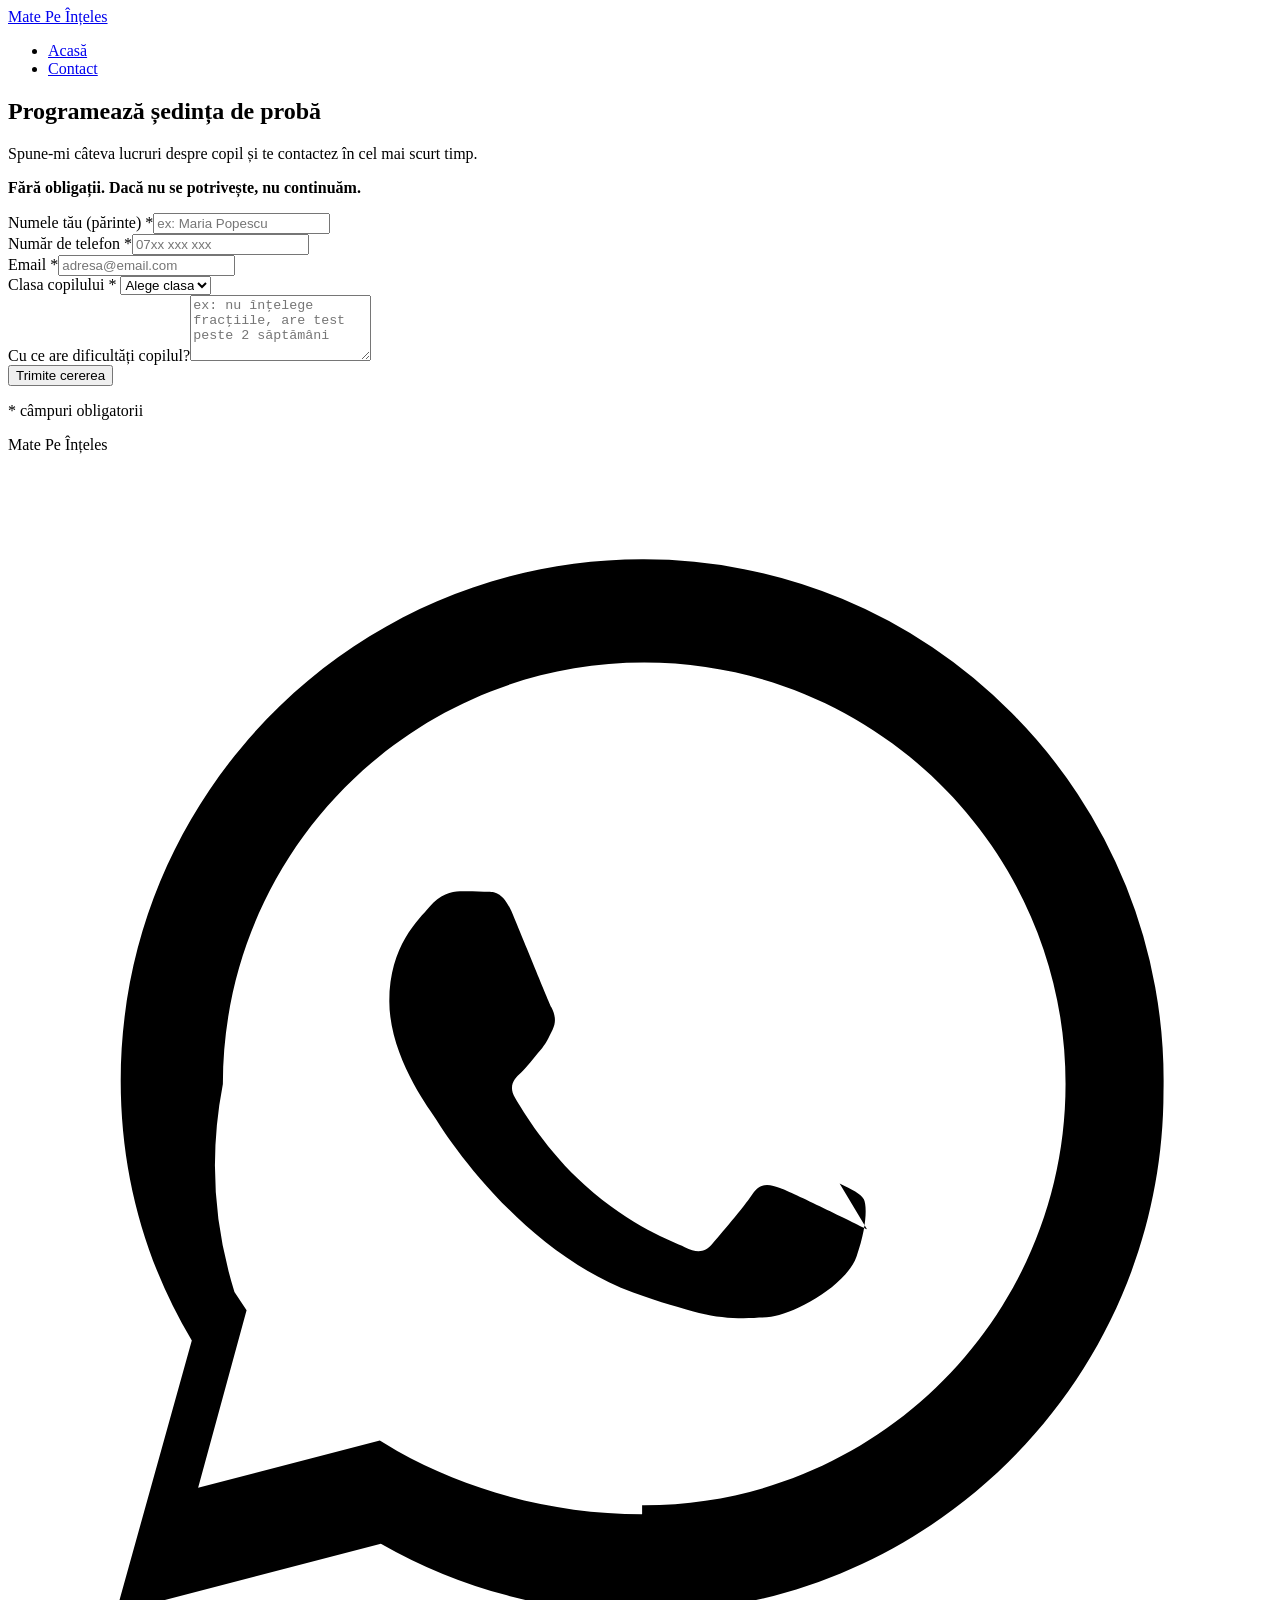
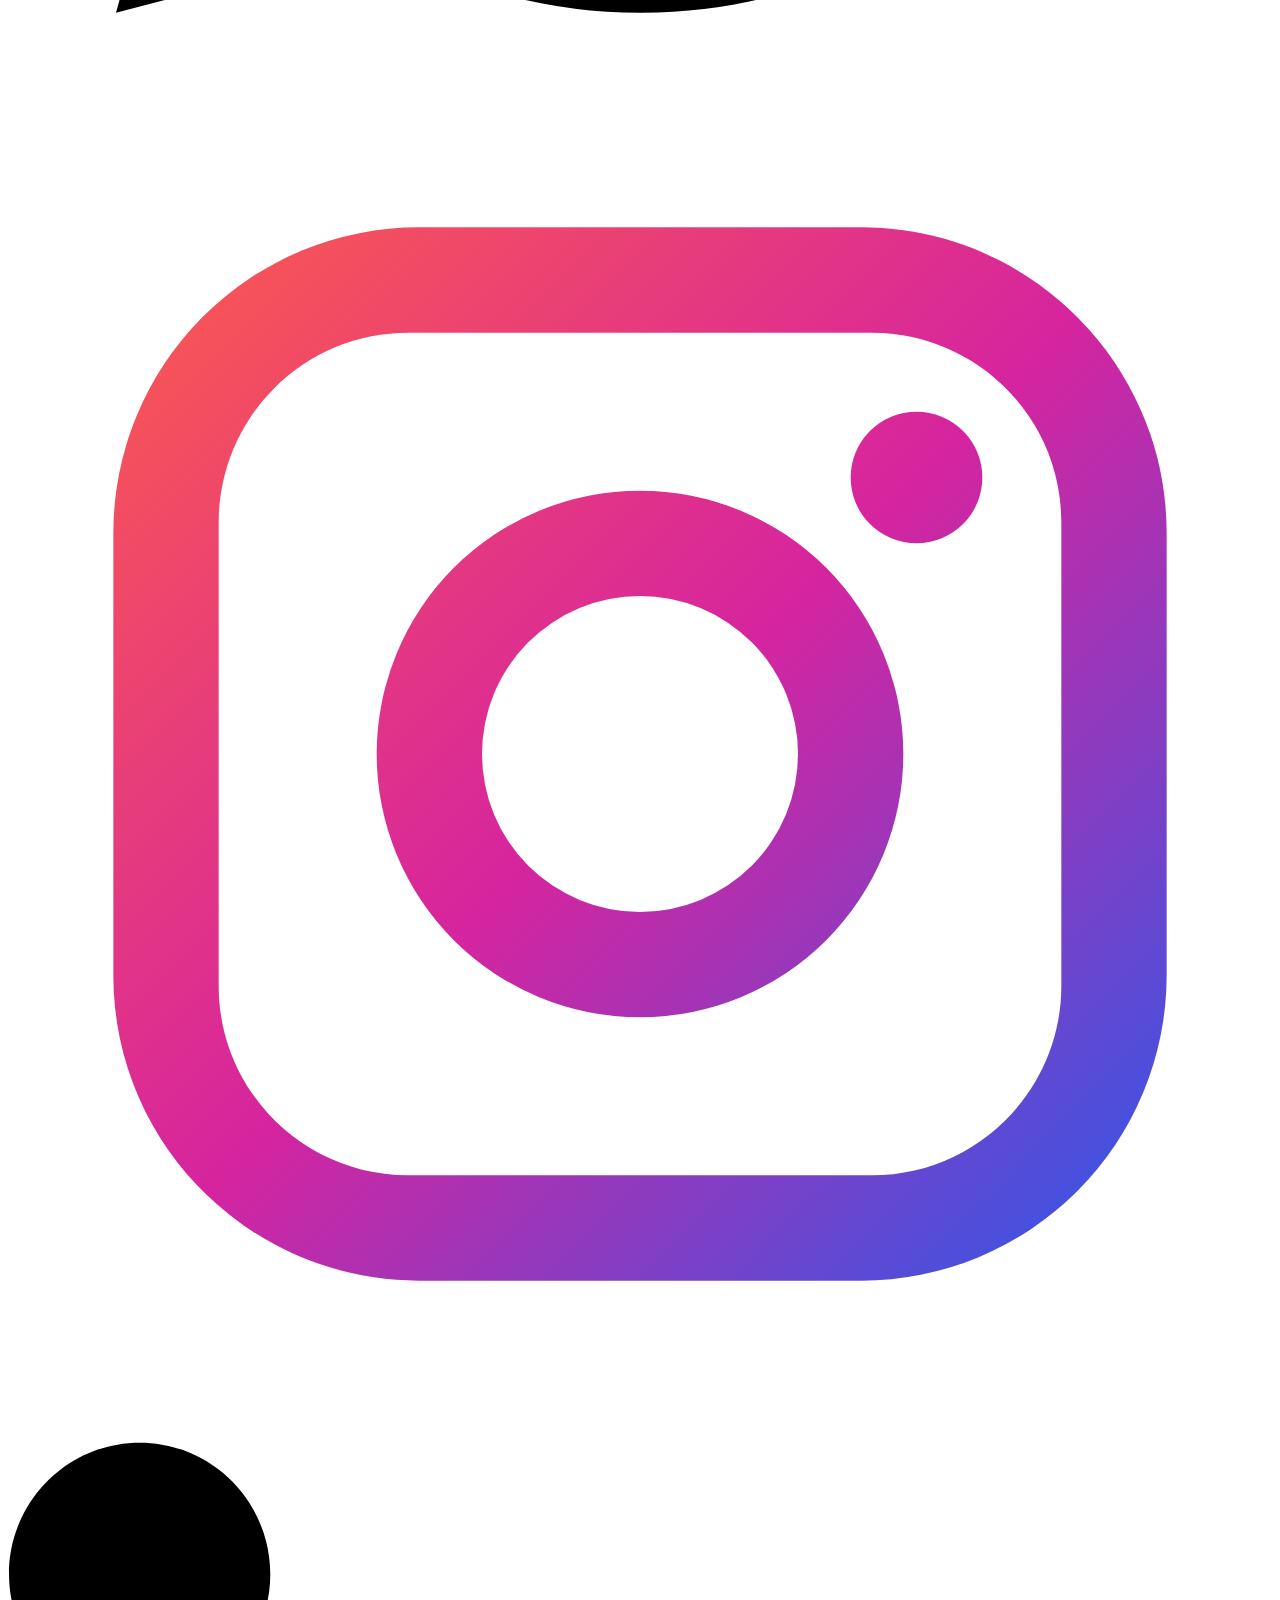
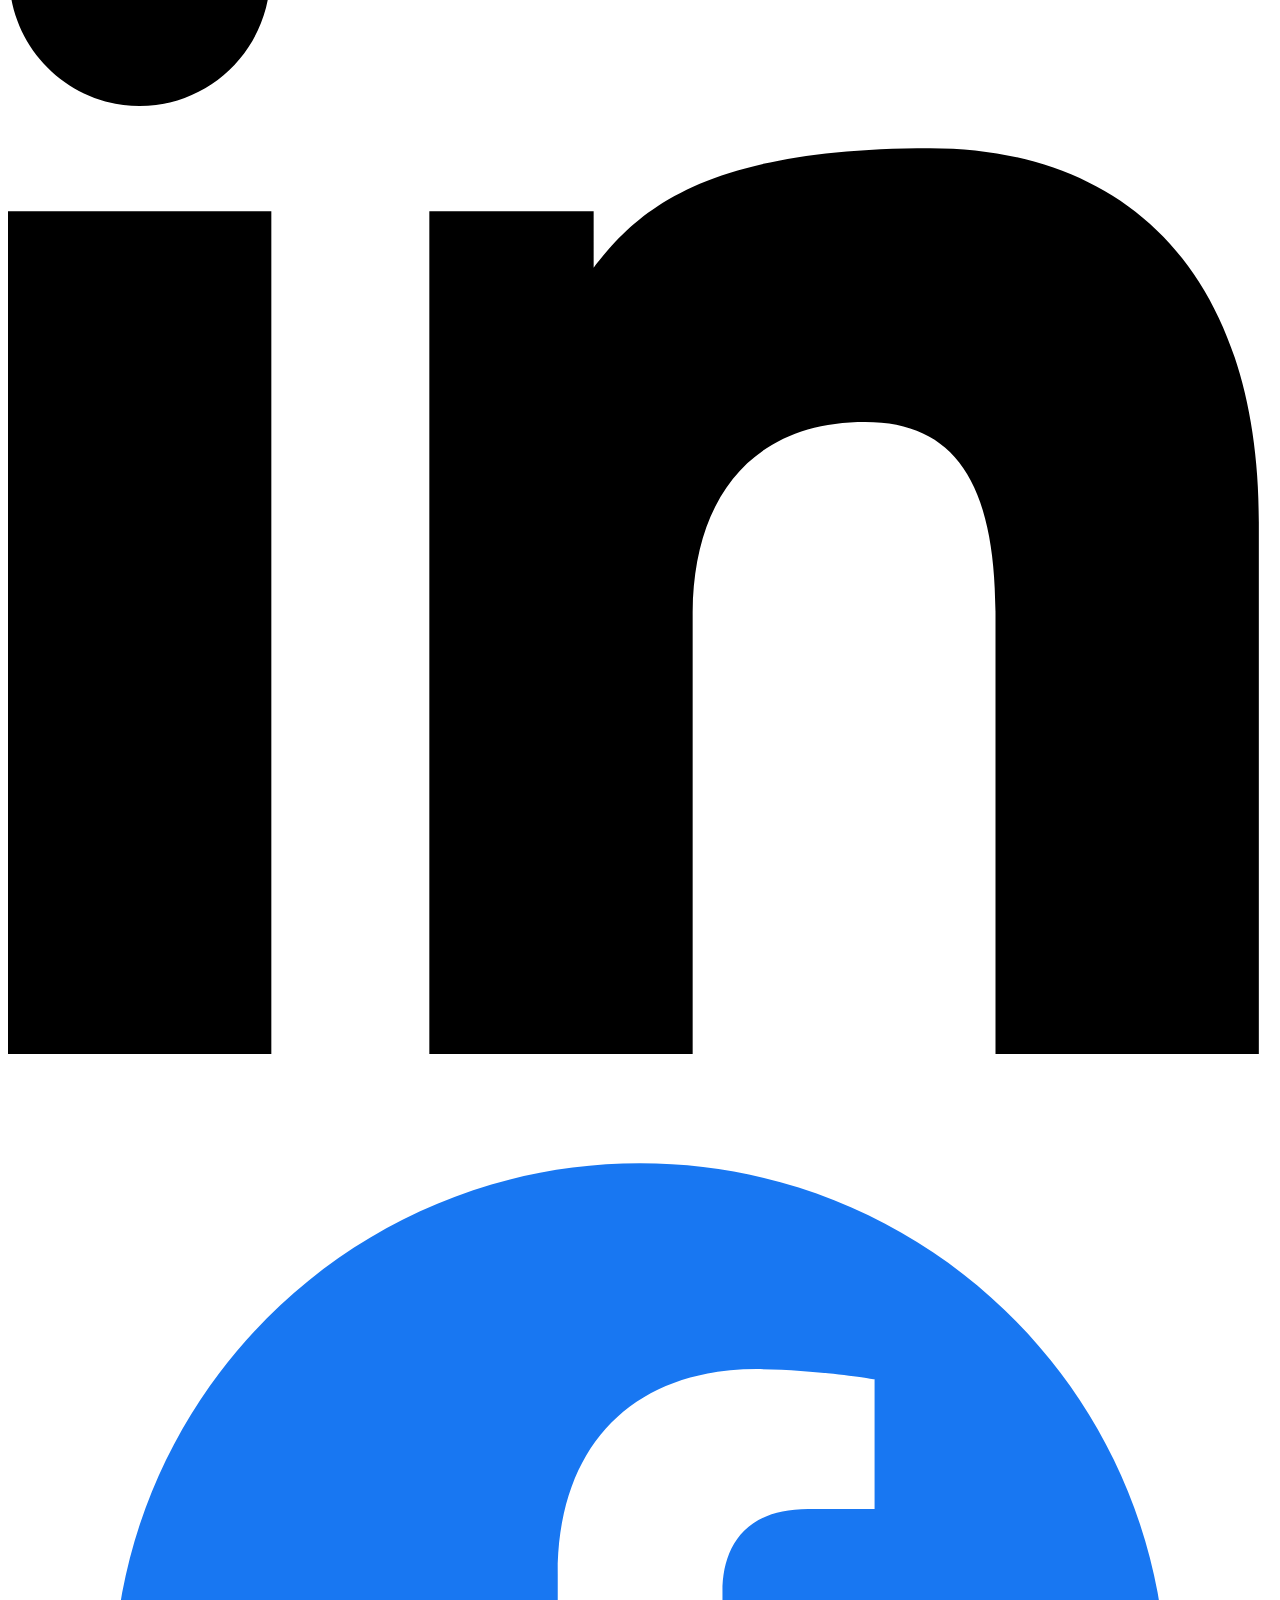
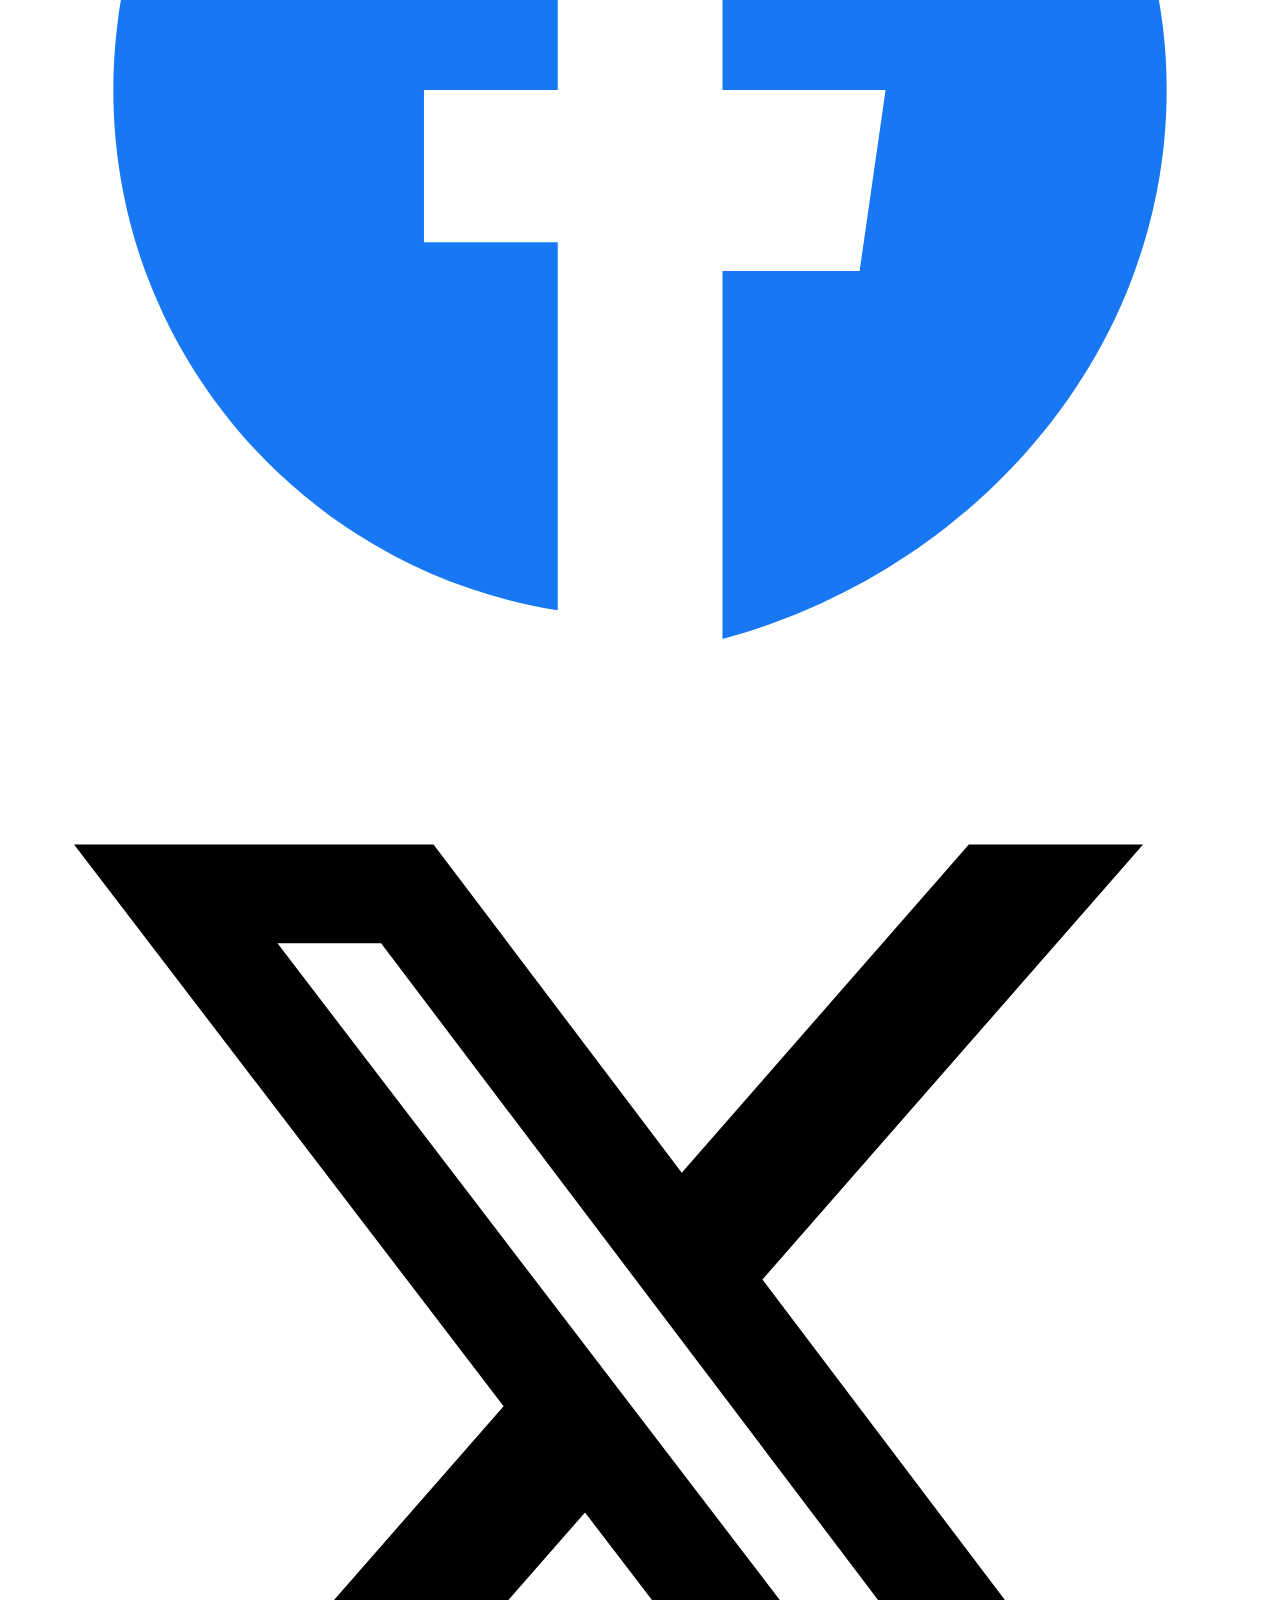
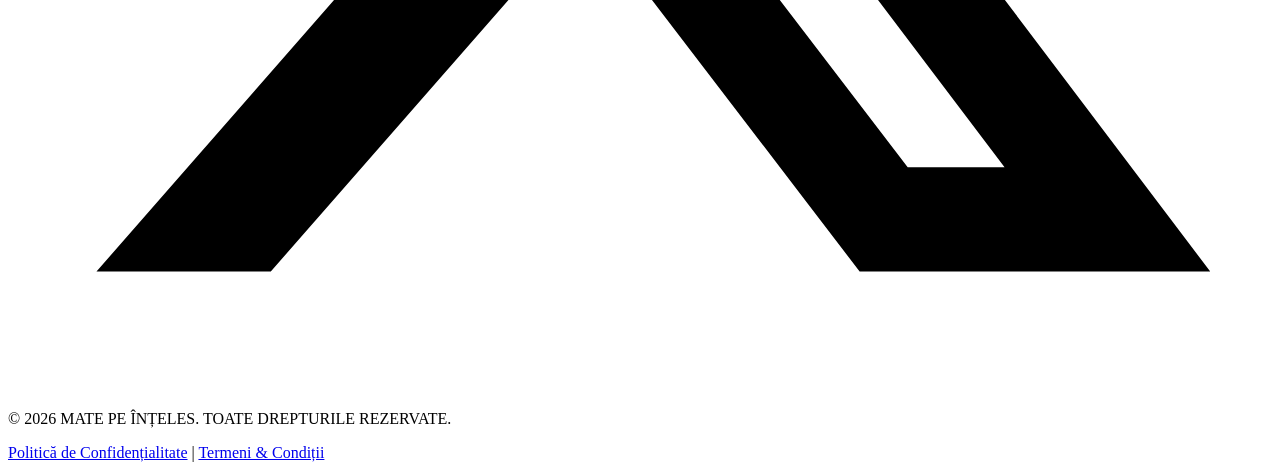
==== contact.html @ d2d59375 "Update contact page title and form labels" ====
<!DOCTYPE html>
<html lang="ro">
<head>
    <meta charset="UTF-8">
    <meta name="viewport" content="width=device-width, initial-scale=1.0">
    <title>Contact - Mate Pe Înțeles</title>
    <meta name="description" content="Meditații online individuale la matematică pentru clasele 5-8. Copilul rezolvă singur, eu îl ghidez. Ședință de probă disponibilă.">
    <link href="https://fonts.googleapis.com/css2?family=Great+Vibes&display=swap" rel="stylesheet">
    <link rel="stylesheet" href="styles.css">
</head>
<body>
    <div class="page-container">
        <header class="site-header">
            <a href="index.html" class="site-name-link">
                <div class="site-name"><span class="name-stefan">Mate Pe Înțeles</span></div>
            </a>
            <nav class="main-nav"><ul>
                <li><a href="index.html">Acasă</a></li>
                <li><a href="contact.html" class="cta-button">Contact</a></li>
            </ul></nav>
        </header>

        <main class="main-content-area contact-page-main">
            <div class="form-container hidden-on-load">
                <h2 class="form-title">Programează ședința de probă</h2>
                <p class="form-subtitle">Spune-mi câteva lucruri despre copil și te contactez în cel mai scurt timp.</p>
                <p class="form-subtitle" style="margin-top: 15px; font-weight: 600;">Fără obligații. Dacă nu se potrivește, nu continuăm.</p>
                <form action="https://formspree.io/f/xovrjdnr" method="POST" class="contact-form">
                    <input type="hidden" name="_subject" value="Cerere meditații matematică">
                    <div class="form-group"><label for="name" class="form-label">Numele tău (părinte) *</label><input type="text" id="name" name="Name" class="form-input" placeholder="ex: Maria Popescu" required></div>
                    <div class="form-group"><label for="phone" class="form-label">Număr de telefon *</label><input type="tel" id="phone" name="Phone" class="form-input" placeholder="07xx xxx xxx" required></div>
                    <div class="form-group"><label for="email" class="form-label">Email *</label><input type="email" id="email" name="Email" class="form-input" placeholder="adresa@email.com" required></div>
                    <div class="form-group"><label for="grade" class="form-label">Clasa copilului *</label>
                        <select id="grade" name="Grade" class="form-select" required>
                            <option value="">Alege clasa</option>
                            <option>a 5-a</option><option>a 6-a</option><option>a 7-a</option><option>a 8-a</option><option>Altă clasă</option>
                        </select></div>
                    <div class="form-group"><label for="problem" class="form-label">Cu ce are dificultăți copilul?</label><textarea id="problem" name="Problem" class="form-input form-textarea" rows="4" placeholder="ex: nu înțelege fracțiile, are test peste 2 săptămâni"></textarea></div>
                    <button type="submit" class="form-button">Trimite cererea</button>
                    <p class="form-required-note">* câmpuri obligatorii</p>
                </form>
            </div>
        </main>

        <footer class="site-footer">
            <div class="footer-top-new">
                <div class="footer-branding-new">
                    <span class="footer-name-new">Mate Pe Înțeles</span>
                </div>
                <div class="footer-socials-new">
                    <a href="#" class="social-button-new whatsapp" target="_blank" aria-label="WhatsApp"><svg viewBox="0 0 24 24" xmlns="http://www.w3.org/2000/svg"><path d="M19.05 4.91A9.816 9.816 0 0 0 12.04 2c-5.46 0-9.9 4.44-9.9 9.9 0 1.77.46 3.45 1.35 4.93L2.05 22l5.03-1.31A9.908 9.908 0 0 0 12.04 22c5.46 0 9.9-4.44 9.9-9.9a9.87 9.87 0 0 0-2.89-7.19zM12.04 20.13c-1.67 0-3.27-.43-4.65-1.2l-.33-.2-3.45.9.92-3.37-.23-.35A8.093 8.093 0 0 1 4.08 11.96c0-4.41 3.58-8 8-8s8 3.59 8 8c0 4.41-3.58 8-8 8h-.04zm4.27-5.41c-.24-.12-1.42-.7-1.64-.78-.22-.08-.38-.12-.54.12-.16.24-.62.78-.76.94-.14.16-.28.18-.52.06-.24-.12-1-.37-1.9-1.18-.71-.63-1.18-1.41-1.32-1.65-.14-.24-.01-.37.11-.48.11-.11.24-.28.36-.42.12-.14.16-.24.24-.4.08-.16.04-.3-.02-.42-.06-.12-.54-1.3-.74-1.78-.2-.48-.4-.41-.54-.42-.14-.01-.3-.01-.46-.01s-.38.06-.58.3c-.2.24-.76.73-.76 1.79s.78 2.07.88 2.23c.1.16 1.55 2.5 3.75 3.3.52.19.93.3 1.25.39.52.13.99.11 1.37.07.43-.05 1.42-.58 1.62-1.14.2-.56.2-.97.14-1.09-.06-.11-.22-.18-.46-.3z"/></svg></a>
                    <a href="#" class="social-button-new instagram" target="_blank" aria-label="Instagram"><svg viewBox="0 0 24 24" xmlns="http://www.w3.org/2000/svg"><defs><linearGradient id="instagram-gradient" x1="0%" y1="0%" x2="100%" y2="100%"><stop offset="0%" style="stop-color:#fd5c4b"/><stop offset="50%" style="stop-color:#d6249f"/><stop offset="100%" style="stop-color:#285aeb"/></linearGradient></defs><path fill="url(#instagram-gradient)" d="M7.8 2h8.4C19.4 2 22 4.6 22 7.8v8.4a5.8 5.8 0 0 1-5.8 5.8H7.8C4.6 22 2 19.4 2 16.2V7.8A5.8 5.8 0 0 1 7.8 2zm-.2 2A3.6 3.6 0 0 0 4 7.6v8.8C4 18.39 5.61 20 7.6 20h8.8c1.99 0 3.6-1.61 3.6-3.6V7.6C20 5.61 18.39 4 16.4 4H7.6zm9.65 1.5a1.25 1.25 0 1 1 0 2.5 1.25 1.25 0 0 1 0-2.5zM12 7a5 5 0 1 1 0 10 5 5 0 0 1 0-10zm0 2a3 3 0 1 0 0 6 3 3 0 0 0 0-6z"/></svg></a>
                    <a href="#" class="social-button-new linkedin" target="_blank" aria-label="LinkedIn"><svg viewBox="0 0 24 24" xmlns="http://www.w3.org/2000/svg"><path d="M4.98 3.5C4.98 4.881 3.87 6 2.5 6S.02 4.881.02 3.5C.02 2.12 1.13 1 2.5 1s2.48 1.12 2.48 2.5zM5 8H0v16h5V8zm8 0H8v16h5v-8.35c0-2.12 1.05-3.65 3.28-3.65 1.69 0 2.47 1.15 2.47 3.65V24h5V13.9c0-4.83-2.61-7.1-6.24-7.1C13.2 6.8 11.94 8 11.12 9.07V8z"/></svg></a>
                    <a href="#" class="social-button-new facebook" target="_blank" aria-label="Facebook"><svg viewBox="0 0 24 24" fill="#1877F2" xmlns="http://www.w3.org/2000/svg"><path d="M22 12c0-5.523-4.477-10-10-10S2 6.477 2 12c0 4.991 3.657 9.128 8.438 9.878v-6.987h-2.54V12h2.54V9.797c0-2.506 1.492-3.89 3.776-3.89 1.094 0 2.24.195 2.24.195v2.46h-1.26c-1.248 0-1.628.775-1.628 1.57V12h3.097l-.493 3.438h-2.604v6.987C18.343 21.128 22 16.991 22 12z"/></svg></a>
                    <a href="#" class="social-button-new x-twitter" target="_blank" aria-label="X (Twitter)"><svg viewBox="0 0 24 24" xmlns="http://www.w3.org/2000/svg"><path d="M18.244 2.25h3.308l-7.227 8.26 8.502 11.24H16.17l-5.214-6.817L4.99 21.75H1.68l7.73-8.835L1.254 2.25H8.08l4.713 6.231zm-1.161 17.52h1.839L7.084 4.126H5.117z"/></svg></a>
                </div>
            </div>

            <div class="footer-divider-new"></div>

            <div class="footer-bottom-new">
                <p class="copyright-new">&copy; 2026 MATE PE ÎNȚELES. TOATE DREPTURILE REZERVATE.</p>
                <div class="footer-legal-links-new">
                    <a href="privacy.html" class="footer-link-new">Politică de Confidențialitate</a>
                    <span class="legal-separator">|</span>
                    <a href="terms.html" class="footer-link-new">Termeni & Condiții</a>
                </div>
            </div>
        </footer>
    </div>
    <script src="script.js" defer></script>
</body>
</html>
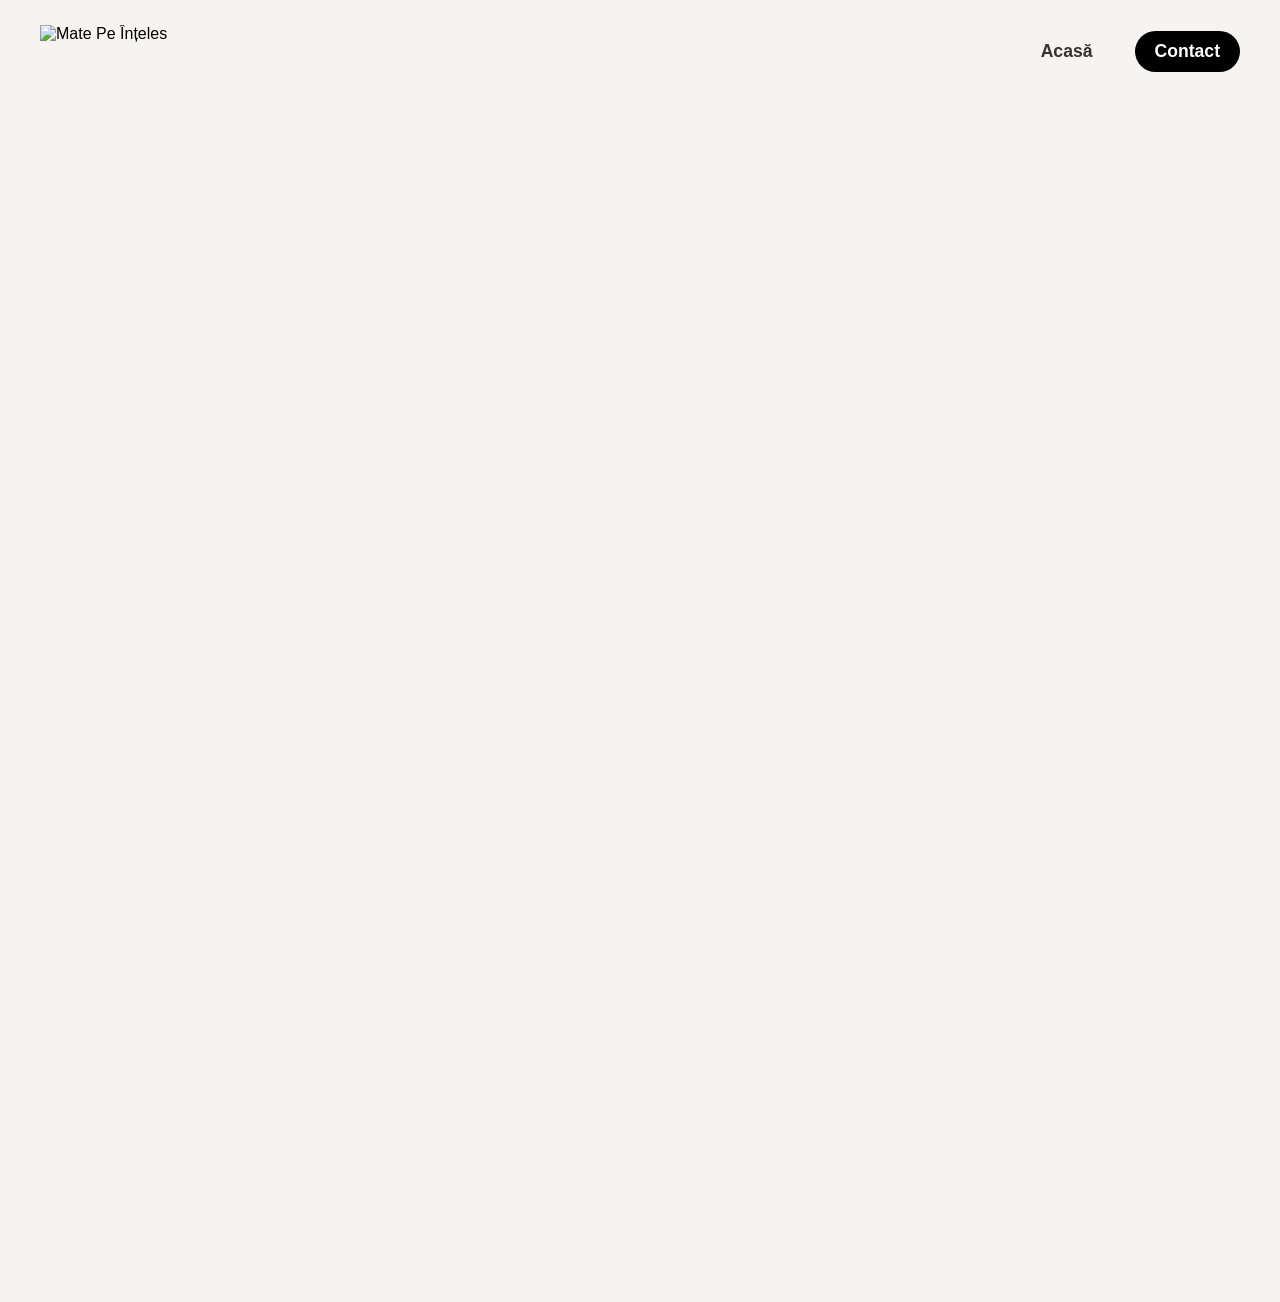
==== commit 77e42f67: "Add favicon and logo images to contact page" ====
--- a/contact.html
+++ b/contact.html
@@ -7,12 +7,13 @@
     <meta name="description" content="Meditații online individuale la matematică pentru clasele 5-8. Copilul rezolvă singur, eu îl ghidez. Ședință de probă disponibilă.">
     <link href="https://fonts.googleapis.com/css2?family=Great+Vibes&display=swap" rel="stylesheet">
     <link rel="stylesheet" href="styles.css">
+    <link rel="icon" type="image/png" href="favicon.png">
 </head>
 <body>
     <div class="page-container">
         <header class="site-header">
             <a href="index.html" class="site-name-link">
-                <div class="site-name"><span class="name-stefan">Mate Pe Înțeles</span></div>
+                <img src="logo.png" alt="Mate Pe Înțeles" class="site-logo">
             </a>
             <nav class="main-nav"><ul>
                 <li><a href="index.html">Acasă</a></li>
@@ -45,7 +46,7 @@
         <footer class="site-footer">
             <div class="footer-top-new">
                 <div class="footer-branding-new">
-                    <span class="footer-name-new">Mate Pe Înțeles</span>
+                    <img src="logo.png" alt="Mate Pe Înțeles" class="footer-logo">
                 </div>
                 <div class="footer-socials-new">
                     <a href="#" class="social-button-new whatsapp" target="_blank" aria-label="WhatsApp"><svg viewBox="0 0 24 24" xmlns="http://www.w3.org/2000/svg"><path d="M19.05 4.91A9.816 9.816 0 0 0 12.04 2c-5.46 0-9.9 4.44-9.9 9.9 0 1.77.46 3.45 1.35 4.93L2.05 22l5.03-1.31A9.908 9.908 0 0 0 12.04 22c5.46 0 9.9-4.44 9.9-9.9a9.87 9.87 0 0 0-2.89-7.19zM12.04 20.13c-1.67 0-3.27-.43-4.65-1.2l-.33-.2-3.45.9.92-3.37-.23-.35A8.093 8.093 0 0 1 4.08 11.96c0-4.41 3.58-8 8-8s8 3.59 8 8c0 4.41-3.58 8-8 8h-.04zm4.27-5.41c-.24-.12-1.42-.7-1.64-.78-.22-.08-.38-.12-.54.12-.16.24-.62.78-.76.94-.14.16-.28.18-.52.06-.24-.12-1-.37-1.9-1.18-.71-.63-1.18-1.41-1.32-1.65-.14-.24-.01-.37.11-.48.11-.11.24-.28.36-.42.12-.14.16-.24.24-.4.08-.16.04-.3-.02-.42-.06-.12-.54-1.3-.74-1.78-.2-.48-.4-.41-.54-.42-.14-.01-.3-.01-.46-.01s-.38.06-.58.3c-.2.24-.76.73-.76 1.79s.78 2.07.88 2.23c.1.16 1.55 2.5 3.75 3.3.52.19.93.3 1.25.39.52.13.99.11 1.37.07.43-.05 1.42-.58 1.62-1.14.2-.56.2-.97.14-1.09-.06-.11-.22-.18-.46-.3z"/></svg></a>
--- a/styles.css
+++ b/styles.css
@@ -0,0 +1,1194 @@
+/* 1. SETĂRI GENERALE HTML & BODY */
+html, body {
+    height: 100%;
+    margin: 0;
+    font-family: Arial, sans-serif;
+    display: flex;
+    flex-direction: column;
+    background: #F6F4F0;
+    scroll-behavior: smooth;
+    position: relative;
+    overflow-x: hidden;
+}
+
+/* --- CONTAINERUL PRINCIPAL --- */
+.page-container {
+    max-width: 1400px;
+    margin: 0 auto;
+    background-color: #F6F4F0;
+    display: flex !important;
+    flex-direction: column !important;
+    min-height: 100vh !important;
+    width: 100%;
+    box-shadow: none;
+}
+
+/* --- ZONA DE CONȚINUT PRINCIPAL (HERO - INDEX) --- */
+.main-content-area {
+    background-color: transparent;
+    overflow: visible;
+    position: relative;
+    z-index: 5;
+    display: flex;
+    flex-direction: column;
+    justify-content: center;
+    align-items: center;
+    flex-grow: 1 !important;
+    text-align: center;
+    padding: 80px 40px;
+    margin-bottom: 150px;
+    box-sizing: border-box;
+    width: 100%;
+    min-height: 70vh;
+}
+
+/* --- Stiluri Fade-in la Scroll --- */
+.hidden-on-load {
+    opacity: 0;
+    transform: translateY(20px);
+    transition: opacity 0.6s ease-out, transform 0.6s ease-out;
+}
+
+.show {
+    opacity: 1;
+    transform: translateY(0);
+}
+
+/* --- Stiluri header principal --- */
+.site-header {
+    display: flex;
+    justify-content: space-between;
+    align-items: center;
+    padding: 25px 40px;
+    background-color: #F6F4F0;
+    border-bottom: none;
+    flex-shrink: 0;
+    position: sticky;
+    top: 0;
+    z-index: 100;
+    width: 100%;
+    box-sizing: border-box;
+}
+
+.site-name-link {
+    text-decoration: none;
+    color: inherit;
+}
+
+.site-name {
+    font-size: 2.2rem;
+    font-weight: normal;
+    font-family: 'Great Vibes', cursive;
+    letter-spacing: 1px;
+    display: flex;
+    align-items: center;
+}
+
+.name-stefan,
+.name-mucileanu {
+    text-transform: none;
+    color: #000000;
+}
+
+.main-nav ul {
+    margin: 0;
+    padding: 0;
+    list-style: none;
+    display: flex;
+    align-items: center;
+    gap: 30px;
+}
+
+.main-nav a {
+    display: inline-block;
+    text-decoration: none;
+    color: #333333;
+    font-size: 1.1rem;
+    font-weight: 600;
+    padding: 8px 12px;
+    border-radius: 5px;
+    transition: background-color 0.3s, color 0.3s, transform 0.2s ease-out, outline 0.2s ease-in-out;
+    position: relative;
+    font-family: Arial, sans-serif;
+}
+
+.main-nav a:not(.cta-button):hover {
+    background-color: transparent;
+    color: #000000;
+    outline: none;
+}
+
+.main-nav a:not(.cta-button)::after {
+    content: '';
+    position: absolute;
+    width: 100%;
+    height: 2px;
+    background-color: #000000;
+    bottom: 5px;
+    left: 0;
+    transform: scaleX(0);
+    transform-origin: left;
+    transition: transform 0.3s ease-out;
+}
+
+.main-nav a:not(.cta-button):hover::after {
+    transform: scaleX(1);
+}
+
+.main-nav a.cta-button {
+    font-weight: bold;
+    font-size: 1.1rem;
+    padding: 10px 20px;
+    background-color: #000000;
+    color: #ffffff;
+    border-radius: 30px;
+    box-shadow: none;
+    transition: background-color 0.3s, transform 0.3s;
+}
+
+.main-nav a.cta-button:hover {
+    background-color: #333333;
+    color: #ffffff;
+    transform: translateY(-3px) scale(1.03);
+}
+
+.main-nav a.cta-button:active {
+    transform: translateY(-1px) scale(1.01);
+    transition-duration: 0.1s;
+}
+
+/* --- Stiluri Main Content (Hero) --- */
+.content-wrapper {
+    max-width: 1000px;
+    margin: 0 auto;
+    padding: 0 20px;
+    box-sizing: border-box;
+}
+
+.main-title {
+    font-size: 4.5rem;
+    font-weight: bold;
+    color: #000000;
+    margin: 0;
+    line-height: 1.2;
+    text-shadow: none;
+    font-family: Arial, sans-serif;
+}
+
+.main-title .title-line {
+    display: block;
+    margin-bottom: 5px;
+}
+
+.subtitle {
+    font-size: 1.8rem;
+    color: #333333;
+    margin: 10px 0 20px 0;
+}
+
+/* Butonul mare (Hero și CTA) */
+.cta-button-large,
+.blinking-contact-button {
+    display: inline-block;
+    padding: 18px 35px;
+    font-size: 1.5rem;
+    font-weight: bold;
+    text-decoration: none;
+    color: #ffffff;
+    background-color: #000000;
+    border-radius: 10px;
+    border: 3px solid #000000;
+    box-shadow: 0 0 10px rgba(0, 0, 0, 0.3), 0 0 20px rgba(0, 0, 0, 0.1);
+    transition: background-color 0.3s, transform 0.3s, box-shadow 0.3s;
+    text-transform: uppercase;
+}
+
+.cta-button-large:hover,
+.blinking-contact-button:hover {
+    background-color: #333333;
+    border-color: #333333;
+    transform: scale(1.03);
+    box-shadow: 0 0 15px rgba(0, 0, 0, 0.5), 0 0 25px rgba(0, 0, 0, 0.2);
+}
+
+.blinking-contact-button {
+    animation: blinkSimpleBlack 1.5s infinite alternate;
+}
+
+@keyframes blinkSimpleBlack {
+     0% { opacity: 1; box-shadow: 0 0 10px rgba(0, 0, 0, 0.3), 0 0 20px rgba(0, 0, 0, 0.1); }
+    100% { opacity: 0.85; box-shadow: 0 0 15px rgba(0, 0, 0, 0.5), 0 0 25px rgba(0, 0, 0, 0.2); }
+}
+
+/* --- Secțiune Comparație --- */
+.comparison-section {
+    background-color: #F6F4F0;
+    padding: 100px 40px;
+    position: relative;
+    z-index: 5;
+    box-sizing: border-box;
+    text-align: center;
+    width: 100%;
+}
+
+.comparison-title {
+    font-size: 3rem;
+    font-weight: bold;
+    color: #000000;
+    margin: 0 auto 50px auto;
+    max-width: 800px;
+    line-height: 1.3;
+    font-family: Arial, sans-serif;
+}
+
+.comparison-grid {
+    display: grid;
+    grid-template-columns: 1fr 1fr;
+    gap: 30px;
+    max-width: 1200px;
+    margin: 0 auto;
+    text-align: left;
+}
+
+.comparison-column {
+    border: 1px solid #eee;
+    border-radius: 15px;
+    padding: 30px;
+    box-shadow: 0 4px 20px rgba(0, 0, 0, 0.07);
+    transition: all 0.3s ease;
+}
+
+.comparison-column.agency {
+    background-color: transparent;
+    border: 2px dashed #cccccc;
+    box-shadow: none;
+    opacity: 0.7;
+}
+
+.comparison-column.agency .column-title {
+    color: #777777;
+}
+
+.comparison-column.agency li {
+    color: #555555;
+    font-weight: 500;
+}
+
+.comparison-column.freelancer {
+    background-color: #ffffff;
+    border: 1px solid #ddd;
+    transform: scale(1.02);
+}
+
+.column-title {
+    font-size: 1.8rem;
+    font-weight: bold;
+    color: #000000;
+    margin: 0 0 25px 0;
+    font-family: Arial, sans-serif;
+}
+
+.comparison-column ul {
+    list-style: none;
+    padding: 0;
+    margin: 0;
+}
+
+.comparison-column li {
+    display: flex;
+    align-items: center;
+    font-size: 1.1rem;
+    color: #333333;
+    margin-bottom: 15px;
+    font-weight: 600;
+    line-height: 1.5;
+}
+
+.icon-x, .icon-check {
+    display: inline-flex;
+    justify-content: center;
+    align-items: center;
+    width: 22px;
+    height: 22px;
+    border-radius: 50%;
+    margin-right: 12px;
+    flex-shrink: 0;
+}
+
+.icon-x {
+    background-color: #fde8e8;
+    color: #d9534f;
+    opacity: 0.6;
+}
+.icon-x::before {
+    content: '×';
+    font-size: 1.3rem;
+    font-weight: bold;
+    line-height: 1;
+}
+
+.icon-check {
+    background-color: #e6f7ee;
+    color: #28a745;
+}
+.icon-check::before {
+    content: '✓';
+    font-size: 1rem;
+    font-weight: bold;
+    line-height: 1;
+}
+
+/* --- Secțiune SERVICII --- */
+.services-section {
+    min-height: auto;
+    padding: 100px 50px 80px 50px;
+    position: relative;
+    z-index: 5;
+    background-color: transparent;
+    display: flex;
+    flex-direction: column;
+    align-items: center;
+    box-sizing: border-box;
+    width: 100%;
+}
+
+.grow-title {
+    font-size: 4.5rem;
+    font-weight: bold;
+    color: #000000;
+    margin-bottom: 30px;
+    font-family: 'Courier New', Courier, monospace;
+    text-transform: uppercase;
+    text-shadow: 0 0 15px rgba(0, 0, 0, 0.2), 0 0 25px rgba(0, 0, 0, 0.1);
+}
+
+.section-title {
+    font-size: 2.5rem;
+    color: #000000;
+    margin-bottom: 60px;
+    font-family: 'Courier New', Courier, monospace;
+    text-transform: uppercase;
+    border-bottom: 3px solid #000000;
+    padding-bottom: 8px;
+    display: inline-block;
+    text-shadow: 0 0 10px rgba(0, 0, 0, 0.2);
+}
+
+.services-grid {
+    display: grid;
+    grid-template-columns: repeat(2, 1fr);
+    gap: 50px;
+    width: 100%;
+    max-width: 1200px;
+    padding: 0 20px;
+    box-sizing: border-box;
+}
+
+.service-card {
+    background-color: #ffffff;
+    border: 3px solid #000000;
+    border-radius: 15px;
+    padding: 35px;
+    font-family: 'Courier New', Courier, monospace;
+    transition: transform 0.3s ease, box-shadow 0.3s ease, border-color 0.3s ease;
+    display: flex;
+    flex-direction: column;
+    box-shadow: 0 0 15px rgba(0, 0, 0, 0.1);
+    text-align: center;
+}
+
+.service-card:hover {
+    transform: scale(1.03);
+    box-shadow: 0 0 25px rgba(0, 0, 0, 0.25), 0 0 35px rgba(0, 0, 0, 0.15);
+    border-color: #333333;
+}
+
+.service-icon {
+    font-size: 2.2rem;
+    margin-bottom: 20px;
+    text-align: center;
+}
+
+.service-icon .icon-svg {
+    width: 40px;
+    height: 40px;
+    fill: #000000;
+    stroke: none;
+    transition: fill 0.3s ease, filter 0.3s ease;
+    filter: drop-shadow(0 0 5px rgba(0, 0, 0, 0.2));
+}
+
+.service-card:hover .service-icon .icon-svg {
+    fill: #333333;
+    filter: drop-shadow(0 0 8px rgba(0, 0, 0, 0.3));
+}
+
+.service-title {
+    color: #000000;
+    font-size: 1.6rem;
+    margin-top: 0;
+    margin-bottom: 15px;
+    text-transform: uppercase;
+    font-weight: bold;
+    text-align: center;
+    text-shadow: 0 0 8px rgba(0, 0, 0, 0.1);
+}
+
+.service-description {
+    color: #333333;
+    font-size: 1.15rem;
+    line-height: 1.5;
+    text-align: left;
+    font-weight: 700;
+}
+
+/* --- Secțiune FAQ --- */
+.faq-section {
+    background-color: #F6F4F0;
+    color: #333333;
+    padding: 80px 50px;
+    text-align: center;
+    position: relative;
+    z-index: 5;
+    font-family: Arial, sans-serif;
+    width: 100%;
+    box-sizing: border-box;
+}
+
+.faq-main-title {
+    font-size: 3.5rem;
+    color: #000000;
+    margin-bottom: 40px;
+    font-weight: bold;
+    text-shadow: 0 0 10px rgba(0, 0, 0, 0.3),
+                 0 0 20px rgba(0, 0, 0, 0.2);
+}
+
+.faq-container {
+    max-width: 1000px;
+    margin: 0 auto;
+    text-align: left;
+    padding: 40px;
+    box-sizing: border-box;
+    background-color: #ffffff;
+    border-radius: 15px;
+    box-shadow: 0 4px 20px rgba(0, 0, 0, 0.1);
+}
+
+.faq-item {
+    background-color: #F9F9F9;
+    margin-bottom: 15px;
+    border-radius: 8px;
+    border-left: none;
+    box-shadow: 0 2px 5px rgba(0, 0, 0, 0.05);
+    overflow: hidden;
+}
+
+.faq-question {
+    display: flex;
+    justify-content: space-between;
+    align-items: center;
+    padding: 20px 25px;
+    font-size: 1.4rem;
+    font-weight: bold;
+    color: #333333;
+    cursor: pointer;
+    list-style: none;
+    position: relative;
+}
+
+.faq-question::-webkit-details-marker { display: none; }
+.faq-question::marker { display: none; }
+
+.faq-icon {
+    width: 22px;
+    height: 22px;
+    border: 2px solid #000000;
+    border-radius: 50%;
+    position: relative;
+    transition: transform 0.3s ease;
+    flex-shrink: 0;
+    margin-left: 10px;
+}
+
+.faq-icon::before,
+.faq-icon::after {
+    content: '';
+    position: absolute;
+    background-color: #000000;
+    transition: transform 0.3s ease, opacity 0.3s ease;
+}
+
+.faq-icon::before {
+    width: 10px;
+    height: 2px;
+    top: 50%;
+    left: 50%;
+    transform: translate(-50%, -50%);
+}
+
+.faq-icon::after {
+    width: 2px;
+    height: 10px;
+    top: 50%;
+    left: 50%;
+    transform: translate(-50%, -50%);
+}
+
+details[open] > summary .faq-icon::after {
+    transform: translate(-50%, -50%) rotate(90deg);
+    opacity: 0;
+}
+
+.faq-answer {
+    padding: 0 25px 25px 25px;
+    font-size: 1.1rem;
+    line-height: 1.7;
+    color: #555555;
+}
+
+.faq-answer p {
+    margin: 0;
+}
+
+/* --- SECȚIUNE CTA --- */
+.cta-section {
+    background-color: #F6F4F0;
+    padding: 80px 40px;
+    text-align: center;
+    width: 100%;
+    box-sizing: border-box;
+}
+
+.cta-container {
+    background-color: #ffffff;
+    padding: 60px 40px;
+    border-radius: 15px;
+    box-shadow: 0 4px 20px rgba(0, 0, 0, 0.1);
+    max-width: 1000px;
+    margin: 0 auto;
+}
+
+.cta-title {
+    font-size: 3rem;
+    font-weight: bold;
+    color: #000000;
+    margin-top: 0;
+    margin-bottom: 25px;
+    line-height: 1.3;
+    font-family: Arial, sans-serif;
+}
+
+.cta-subtitle {
+    font-size: 1.5rem;
+    color: #777777;
+    font-weight: 500;
+    margin-top: -15px;
+    margin-bottom: 20px;
+    font-family: Arial, sans-serif;
+}
+
+.cta-arrow {
+    margin-bottom: 20px;
+    animation: bounceArrow 2s infinite;
+    color: #000000;
+}
+
+.cta-arrow svg {
+    width: 40px;
+    height: 40px;
+}
+
+@keyframes bounceArrow {
+    0%, 20%, 50%, 80%, 100% { transform: translateY(0); }
+    40% { transform: translateY(-10px); }
+    60% { transform: translateY(-5px); }
+}
+
+/* --- STILURI PAGINA DE CONTACT --- */
+.contact-header {
+    display: flex;
+    justify-content: space-between;
+    align-items: center;
+    padding: 30px 80px;
+    background-color: #ffffff;
+    border-bottom: 1px solid #cccccc;
+    flex-shrink: 0;
+    position: sticky;
+    top: 0;
+    z-index: 100;
+    width: 100%;
+    box-sizing: border-box;
+}
+
+.contact-nav ul {
+    margin: 0;
+    padding: 0;
+    list-style: none;
+    display: flex;
+    align-items: center;
+    gap: 20px;
+}
+.contact-nav-button {
+    display: inline-block;
+    text-decoration: none;
+    color: #000000;
+    font-size: 1.2rem;
+    font-weight: bold;
+    padding: 10px 20px;
+    background-color: #f0f0f0;
+    border: 2px solid #000000;
+    border-radius: 5px;
+    transition: background-color 0.3s, border-color 0.3s, transform 0.2s ease-out, color 0.3s;
+    font-family: 'Courier New', Courier, monospace;
+    text-transform: uppercase;
+}
+.contact-nav-button:hover {
+    background-color: #000000;
+    border-color: #000000;
+    color: #ffffff;
+    transform: translateY(-2px) scale(1.05);
+}
+.contact-nav-button.active {
+    background-color: #000000;
+    border-color: #000000;
+    color: #ffffff;
+}
+
+.contact-page-main {
+    align-items: flex-start;
+    padding: 80px 50px;
+    min-height: calc(100vh - 83px);
+    z-index: 5;
+    width: 100%;
+    box-sizing: border-box;
+}
+
+.form-container {
+    width: 90%;
+    max-width: 700px;
+    margin: 0 auto;
+    padding: 30px;
+    position: relative;
+    z-index: 10;
+    color: #000000;
+    font-family: 'Courier New', Courier, monospace;
+    text-align: center;
+    background-color: #ffffff;
+    border-radius: 10px;
+    box-shadow: 0 0 20px rgba(0, 0, 0, 0.2);
+}
+
+.form-title {
+    font-size: 2rem;
+    color: #000000;
+    margin-bottom: 20px;
+    text-shadow: 0 0 10px rgba(0, 0, 0, 0.2);
+    line-height: 1.3;
+}
+
+.form-subtitle {
+    font-size: 1.1rem;
+    color: #333333;
+    margin: 8px 0;
+    text-align: center;
+    line-height: 1.5;
+}
+
+.contact-form {
+    margin-top: 30px;
+    display: flex;
+    flex-direction: column;
+    gap: 20px;
+    align-items: center;
+}
+
+.form-group {
+    display: flex;
+    flex-direction: column;
+    gap: 8px;
+    width: 100%;
+    max-width: 450px;
+}
+
+.form-label {
+    font-size: 1rem;
+    color: #000000;
+    font-weight: bold;
+    text-align: left;
+    text-transform: uppercase;
+}
+
+.form-input,
+.form-textarea,
+.form-select {
+    background-color: #f9f9f9;
+    border: 2px solid #000000;
+    color: #000000;
+    padding: 12px;
+    font-size: 0.9rem;
+    border-radius: 5px;
+    font-family: 'Courier New', Courier, monospace;
+}
+
+.form-input:focus,
+.form-textarea:focus,
+.form-select:focus {
+    outline: none;
+    border-color: #333333;
+    box-shadow: 0 0 8px rgba(0, 0, 0, 0.2);
+}
+
+.form-select {
+    appearance: none;
+    background-image: url('data:image/svg+xml;charset=US-ASCII,%3Csvg%20xmlns%3D%22http%3A%2F%2Fwww.w3.org%2F2000%2Fsvg%22%20width%3D%22292.4%22%20height%3D%22292.4%22%3E%3Cpath%20fill%3D%22%23000000%22%20d%3D%22M287%2C197.3L146.2%2C56.6L5.4%2C197.3c-4.8%2C4.8-12.5%2C4.8-17.3%2C0c-4.8-4.8-4.8-12.5%2C0-17.3l149-149c4.8-4.8%2C12.5-4.8%2C17.3%2C0l149%2C149c4.8%2C4.8%2C4.8%2C12.5%2C0%2C17.3C299.5%2C202.1%2C291.8%2C202.1%2C287%2C197.3z%22%2F%3E%3C%2Fsvg%3E');
+    background-repeat: no-repeat;
+    background-position: right 15px center;
+    background-size: 15px;
+    padding-right: 40px;
+}
+
+.form-textarea {
+    resize: vertical;
+}
+
+.form-button {
+    padding: 18px 35px;
+    font-size: 1.3rem;
+    font-weight: bold;
+    text-decoration: none;
+    color: #ffffff;
+    background-color: #000000;
+    border-radius: 10px;
+    border: 3px solid #000000;
+    box-shadow: 0 0 15px rgba(0, 0, 0, 0.3);
+    transition: background-color 0.3s, transform 0.3s, box-shadow 0.3s;
+    text-transform: uppercase;
+    font-family: 'Courier New', Courier, monospace;
+    cursor: pointer;
+    width: 100%;
+    max-width: 450px;
+    animation: none;
+}
+
+.form-button:hover {
+    background-color: #333333;
+    border-color: #333333;
+    transform: scale(1.03);
+    box-shadow: 0 0 20px rgba(0, 0, 0, 0.5);
+}
+
+.form-required-note {
+    font-size: 0.9rem;
+    color: #000000;
+    margin-top: 15px;
+    text-align: center;
+    font-family: 'Courier New', Courier, monospace;
+    text-transform: uppercase;
+}
+
+/* --- STILURI PAGINA LEGALA (Termeni / Confidențialitate) --- */
+.legal-content-container {
+    background-color: #ffffff;
+    padding: 50px;
+    max-width: 1000px;
+    margin: 40px auto;
+    border-radius: 10px;
+    box-shadow: 0 5px 20px rgba(0,0,0,0.05);
+    width: 100%;
+    box-sizing: border-box;
+    text-align: left;
+}
+
+/* --- FOOTER STYLES --- */
+.site-footer {
+    background-color: #F6F4F0;
+    border-top: none;
+    padding: 60px 40px 40px 40px;
+    color: #000000;
+    font-family: Arial, sans-serif;
+    margin-top: auto;
+    width: 100%;
+    box-sizing: border-box;
+}
+
+.footer-top-new {
+    display: flex;
+    justify-content: space-between;
+    align-items: center;
+    max-width: 1200px;
+    margin: 0 auto 30px auto;
+}
+
+.footer-branding-new {
+    text-align: left;
+}
+
+.footer-name-new {
+    font-family: 'Great Vibes', cursive;
+    font-size: 2.5rem;
+    color: #000000;
+    font-weight: normal;
+}
+
+.footer-socials-new {
+    display: flex;
+    gap: 15px;
+    flex-wrap: wrap;
+    justify-content: flex-end;
+}
+
+.social-button-new {
+    display: inline-flex;
+    justify-content: center;
+    align-items: center;
+    width: 50px;
+    height: 50px;
+    border-radius: 50%;
+    text-decoration: none;
+    transition: transform 0.3s ease, box-shadow 0.3s ease;
+    box-shadow: 0 4px 10px rgba(0, 0, 0, 0.1);
+    background-color: #ffffff;
+}
+.social-button-new:hover {
+    transform: translateY(-4px);
+    box-shadow: 0 8px 15px rgba(0, 0, 0, 0.15);
+}
+
+.social-button-new svg {
+    width: 26px;
+    height: 26px;
+    fill: #000000;
+}
+
+.social-button-new.whatsapp { background-color: #25D366; }
+.social-button-new.whatsapp svg { fill: #ffffff; }
+
+.social-button-new.instagram { background: radial-gradient(circle at 30% 107%, #fdf497 0%, #fdf497 5%, #fd5949 45%,#d6249f 60%,#285AEB 90%); }
+.social-button-new.instagram svg { fill: none; }
+
+.social-button-new.linkedin { background-color: #0A66C2; }
+.social-button-new.linkedin svg { fill: #ffffff; }
+
+.social-button-new.facebook { background-color: #1877F2; }
+.social-button-new.facebook svg { fill: #ffffff; }
+
+.social-button-new.x-twitter { background-color: #000000; }
+.social-button-new.x-twitter svg { fill: #ffffff; }
+
+.footer-divider-new {
+    border-top: 1px solid #cccccc;
+    max-width: 1200px;
+    margin: 0 auto 30px auto;
+}
+
+.footer-bottom-new {
+    display: flex;
+    justify-content: space-between;
+    align-items: center;
+    text-align: center;
+    font-size: 0.9rem;
+    color: #333333;
+    max-width: 1200px;
+    margin: 0 auto;
+}
+
+.copyright-new {
+    margin: 0;
+    font-weight: 500;
+    text-align: left;
+}
+
+.footer-legal-links-new {
+    display: flex;
+    justify-content: flex-end;
+    gap: 10px;
+}
+
+.footer-link-new {
+    color: #333333;
+    text-decoration: none;
+    font-weight: 500;
+    transition: color 0.3s ease;
+}
+
+.footer-link-new:hover {
+    color: #000000;
+}
+
+.legal-separator {
+    color: #cccccc;
+}
+
+/* --- MEDIA QUERIES (Global) --- */
+@media (max-width: 1420px) {
+    .page-container {
+        max-width: 100%;
+        margin: 0;
+        box-shadow: none;
+    }
+}
+
+@media (max-width: 768px) {
+
+    .site-header,
+    .contact-header,
+    .main-content-area,
+    .comparison-section,
+    .services-section,
+    .faq-section,
+    .legal-page-main,
+    .site-footer {
+        padding-left: 20px;
+        padding-right: 20px;
+    }
+
+    .site-header,
+    .contact-header {
+        flex-direction: column;
+        padding: 20px;
+        gap: 15px;
+    }
+
+    .main-nav ul {
+        gap: 10px;
+        justify-content: center;
+        flex-wrap: wrap;
+    }
+
+    .main-nav a {
+        font-size: 1rem;
+        padding: 8px 10px;
+    }
+
+    .main-nav a.cta-button {
+        font-size: 1rem;
+        padding: 10px 15px;
+    }
+
+    .contact-nav ul {
+        justify-content: center;
+    }
+
+    .site-name,
+    .contact-header .site-name {
+        font-size: 2.5rem;
+    }
+
+    .name-stefan,
+    .contact-header .name-stefan,
+    .name-mucileanu,
+    .contact-header .name-mucileanu {
+        text-transform: none;
+        color: #000000;
+    }
+
+    .footer-name-new {
+        font-size: 2.5rem;
+    }
+
+    .main-content-area {
+        padding: 60px 20px;
+    }
+
+    .main-title {
+        font-size: 3rem;
+    }
+
+    .subtitle {
+        font-size: 1.5rem;
+    }
+
+    .comparison-grid {
+        grid-template-columns: 1fr;
+    }
+
+    .column-title {
+        font-size: 1.6rem;
+    }
+    .comparison-column li {
+        font-size: 1rem;
+    }
+
+    .services-section {
+        padding: 80px 20px;
+    }
+
+    .grow-title {
+        font-size: 3.5rem;
+        text-align: center;
+    }
+
+    .section-title {
+        font-size: 2rem;
+    }
+
+    .services-grid {
+        grid-template-columns: 1fr;
+        padding: 0 10px;
+        gap: 40px;
+    }
+
+    .service-card {
+        padding: 30px;
+    }
+
+    .service-title {
+        font-size: 1.6rem;
+    }
+
+    .service-description {
+        font-size: 1.1rem;
+    }
+
+    .faq-section {
+        padding: 80px 20px;
+    }
+
+    .faq-main-title {
+        font-size: 2.8rem;
+    }
+
+    .faq-container {
+        max-width: 100%;
+        padding: 20px;
+    }
+
+    .faq-question {
+        font-size: 1.2rem;
+        padding: 20px;
+    }
+
+    .faq-answer {
+        font-size: 1rem;
+        padding: 0 20px 20px 20px;
+    }
+
+    .cta-container {
+        padding: 40px 20px;
+    }
+    .cta-title {
+        font-size: 2.2rem;
+    }
+
+    .legal-content-container {
+        padding: 20px;
+    }
+    .legal-content-container h1 {
+        font-size: 2.5rem;
+    }
+    .legal-content-container h2 {
+        font-size: 1.8rem;
+    }
+    .legal-content-container p, .legal-content-container li {
+        font-size: 1rem;
+    }
+
+    .form-container {
+        padding: 20px;
+    }
+    .form-title {
+        font-size: 2rem;
+    }
+
+    .site-footer {
+        padding: 40px 20px;
+    }
+
+    .footer-top-new {
+        flex-direction: column;
+        gap: 30px;
+        margin-bottom: 30px;
+    }
+
+    .footer-branding-new {
+        text-align: center;
+    }
+
+    .footer-socials-new {
+        justify-content: center;
+    }
+
+    .social-button-new {
+        width: 45px;
+        height: 45px;
+    }
+    .social-button-new svg {
+        width: 24px;
+        height: 24px;
+    }
+
+    .footer-bottom-new {
+        flex-direction: column;
+        gap: 15px;
+        text-align: center;
+    }
+    .footer-legal-links-new {
+        flex-direction: column;
+        gap: 5px;
+    }
+    .legal-separator {
+        display: none;
+    }
+}
+
+/* ===== ADAOSURI PENTRU MEDITATII ===== */
+.about-section { padding: 80px 40px; max-width: 900px; margin: 0 auto; text-align: center; box-sizing: border-box; }
+.about-section p { font-size: 1.3rem; line-height: 1.7; color: #333333; margin: 0 0 18px 0; }
+.price-amount { font-size: 2.4rem; font-weight: bold; color: #000000; margin: 10px 0; }
+.price-note { font-size: 1rem; color: #555555; margin: 0; }
+.services-grid.two-cols { max-width: 900px; }
+@media (max-width: 768px) {
+    .main-nav ul { gap: 4px; flex-wrap: wrap; justify-content: flex-end; }
+    .main-nav a { font-size: 0.95rem; padding: 6px 8px; }
+    .main-nav a.cta-button { padding: 8px 14px; font-size: 0.95rem; }
+    .about-section { padding: 50px 20px; }
+    .about-section p { font-size: 1.1rem; }
+}
+@media (prefers-reduced-motion: reduce) {
+    .blinking-contact-button, .cta-arrow { animation: none; }
+    .hidden-on-load { transition: none; }
+}
+
+/* ===== FUNDAL CU FORMULE (pune fisierul fundal.png langa index.html) ===== */
+html { background-color: #F6F4F0; }
+body { background: transparent; }
+body::before {
+    content: ""; position: fixed; inset: 0; z-index: -1; pointer-events: none;
+    background: url('fundal.png') center / cover no-repeat;
+}
+.page-container, .comparison-section, .faq-section, .cta-section, .site-footer { background-color: transparent; }
+.site-header { background-color: rgba(246, 244, 240, 0.92); backdrop-filter: blur(6px); -webkit-backdrop-filter: blur(6px); }
+
+/* ===== FORMULAR DE CONTACT REDESENAT ===== */
+.form-container {
+    max-width: 620px; padding: 44px 40px; border-radius: 20px;
+    border: 1px solid #ece8e1; box-shadow: 0 12px 40px rgba(0, 0, 0, 0.08);
+    font-family: Arial, Helvetica, sans-serif; text-align: left;
+}
+.form-title { font-family: Arial, Helvetica, sans-serif; font-size: 2rem; text-shadow: none; text-align: center; margin: 0 0 12px 0; }
+.form-subtitle { font-size: 1.05rem; color: #555; text-align: center; }
+.contact-form { margin-top: 28px; gap: 18px; align-items: stretch; }
+.form-group { max-width: 100%; gap: 6px; }
+.form-label { font-size: 0.95rem; font-weight: 600; text-transform: none; color: #222; }
+.form-input, .form-textarea, .form-select {
+    background-color: #ffffff; border: 1.5px solid #d9d4cb; border-radius: 12px;
+    padding: 14px 16px; font-size: 1rem; font-family: Arial, Helvetica, sans-serif;
+    transition: border-color 0.2s, box-shadow 0.2s;
+}
+.form-input::placeholder, .form-textarea::placeholder { color: #a39e95; }
+.form-input:focus, .form-textarea:focus, .form-select:focus { border-color: #000; box-shadow: 0 0 0 4px rgba(0, 0, 0, 0.08); }
+.form-button {
+    max-width: 100%; padding: 16px; font-size: 1.05rem; border-radius: 12px; box-shadow: none;
+    font-family: Arial, Helvetica, sans-serif; letter-spacing: 0.5px; margin-top: 6px;
+}
+.form-button:hover { transform: translateY(-2px); box-shadow: 0 8px 20px rgba(0, 0, 0, 0.2); }
+.form-required-note { text-align: center; font-size: 0.85rem; color: #888; margin: 0; text-transform: none; }
+@media (max-width: 768px) { .form-container { padding: 28px 20px; border-radius: 16px; } .form-title { font-size: 1.6rem; } }
+/* ===== LOGO ===== */
+.site-logo { height: 52px; width: auto; display: block; }
+.footer-logo { height: 56px; width: auto; display: block; }
+@media (max-width: 768px) {
+    .site-logo { height: 44px; margin: 0 auto; }
+    .footer-logo { height: 48px; margin: 0 auto; }
+}
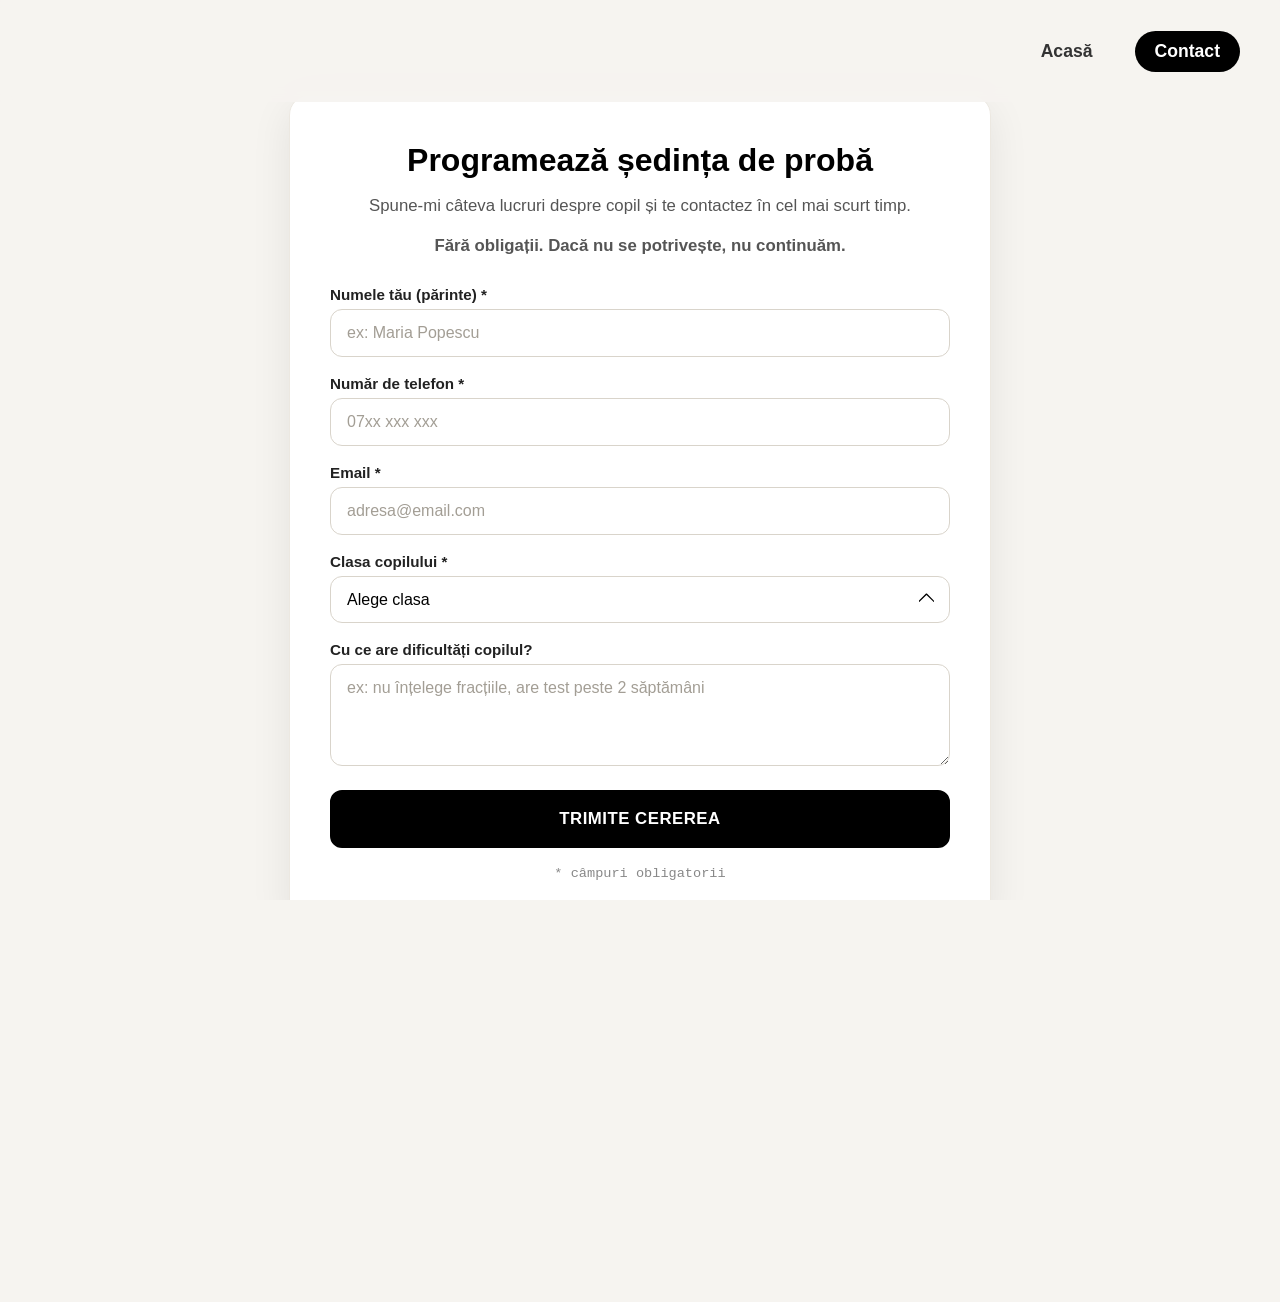
==== commit 5529a22e: "Update contact.html" ====
--- a/contact.html
+++ b/contact.html
@@ -7,13 +7,18 @@
     <meta name="description" content="Meditații online individuale la matematică pentru clasele 5-8. Copilul rezolvă singur, eu îl ghidez. Ședință de probă disponibilă.">
     <link href="https://fonts.googleapis.com/css2?family=Great+Vibes&display=swap" rel="stylesheet">
     <link rel="stylesheet" href="styles.css">
-    <link rel="icon" type="image/png" href="favicon.png">
+    <link rel="icon" href="data:image/svg+xml,%3Csvg xmlns='http://www.w3.org/2000/svg' viewBox='0 0 100 100'%3E%3Ctext y='.9em' font-size='90' fill='%23C8813A'%3E%CF%80%3C/text%3E%3C/svg%3E">
+    <script>document.documentElement.className += ' js';</script>
+    <style>
+        .hidden-on-load { opacity: 1; transform: none; }
+        .js .hidden-on-load:not(.show) { opacity: 0; transform: translateY(20px); }
+    </style>
 </head>
 <body>
     <div class="page-container">
         <header class="site-header">
             <a href="index.html" class="site-name-link">
-                <img src="logo.png" alt="Mate Pe Înțeles" class="site-logo">
+                <div class="site-logo" role="img" aria-label="Mate Pe Înțeles"></div>
             </a>
             <nav class="main-nav"><ul>
                 <li><a href="index.html">Acasă</a></li>
@@ -46,7 +51,7 @@
         <footer class="site-footer">
             <div class="footer-top-new">
                 <div class="footer-branding-new">
-                    <img src="logo.png" alt="Mate Pe Înțeles" class="footer-logo">
+                    <div class="footer-logo" role="img" aria-label="Mate Pe Înțeles"></div>
                 </div>
                 <div class="footer-socials-new">
                     <a href="#" class="social-button-new whatsapp" target="_blank" aria-label="WhatsApp"><svg viewBox="0 0 24 24" xmlns="http://www.w3.org/2000/svg"><path d="M19.05 4.91A9.816 9.816 0 0 0 12.04 2c-5.46 0-9.9 4.44-9.9 9.9 0 1.77.46 3.45 1.35 4.93L2.05 22l5.03-1.31A9.908 9.908 0 0 0 12.04 22c5.46 0 9.9-4.44 9.9-9.9a9.87 9.87 0 0 0-2.89-7.19zM12.04 20.13c-1.67 0-3.27-.43-4.65-1.2l-.33-.2-3.45.9.92-3.37-.23-.35A8.093 8.093 0 0 1 4.08 11.96c0-4.41 3.58-8 8-8s8 3.59 8 8c0 4.41-3.58 8-8 8h-.04zm4.27-5.41c-.24-.12-1.42-.7-1.64-.78-.22-.08-.38-.12-.54.12-.16.24-.62.78-.76.94-.14.16-.28.18-.52.06-.24-.12-1-.37-1.9-1.18-.71-.63-1.18-1.41-1.32-1.65-.14-.24-.01-.37.11-.48.11-.11.24-.28.36-.42.12-.14.16-.24.24-.4.08-.16.04-.3-.02-.42-.06-.12-.54-1.3-.74-1.78-.2-.48-.4-.41-.54-.42-.14-.01-.3-.01-.46-.01s-.38.06-.58.3c-.2.24-.76.73-.76 1.79s.78 2.07.88 2.23c.1.16 1.55 2.5 3.75 3.3.52.19.93.3 1.25.39.52.13.99.11 1.37.07.43-.05 1.42-.58 1.62-1.14.2-.56.2-.97.14-1.09-.06-.11-.22-.18-.46-.3z"/></svg></a>
@@ -69,6 +74,17 @@
             </div>
         </footer>
     </div>
-    <script src="script.js" defer></script>
+
+    <script>
+        (function () {
+            var els = document.querySelectorAll('.hidden-on-load');
+            function show(e) { e.classList.add('show'); }
+            if (!('IntersectionObserver' in window)) { els.forEach(show); return; }
+            var io = new IntersectionObserver(function (entries) {
+                entries.forEach(function (x) { if (x.isIntersecting) { show(x.target); io.unobserve(x.target); } });
+            }, { threshold: 0, rootMargin: '0px 0px -5% 0px' });
+            els.forEach(function (e) { io.observe(e); });
+        })();
+    </script>
 </body>
 </html>
